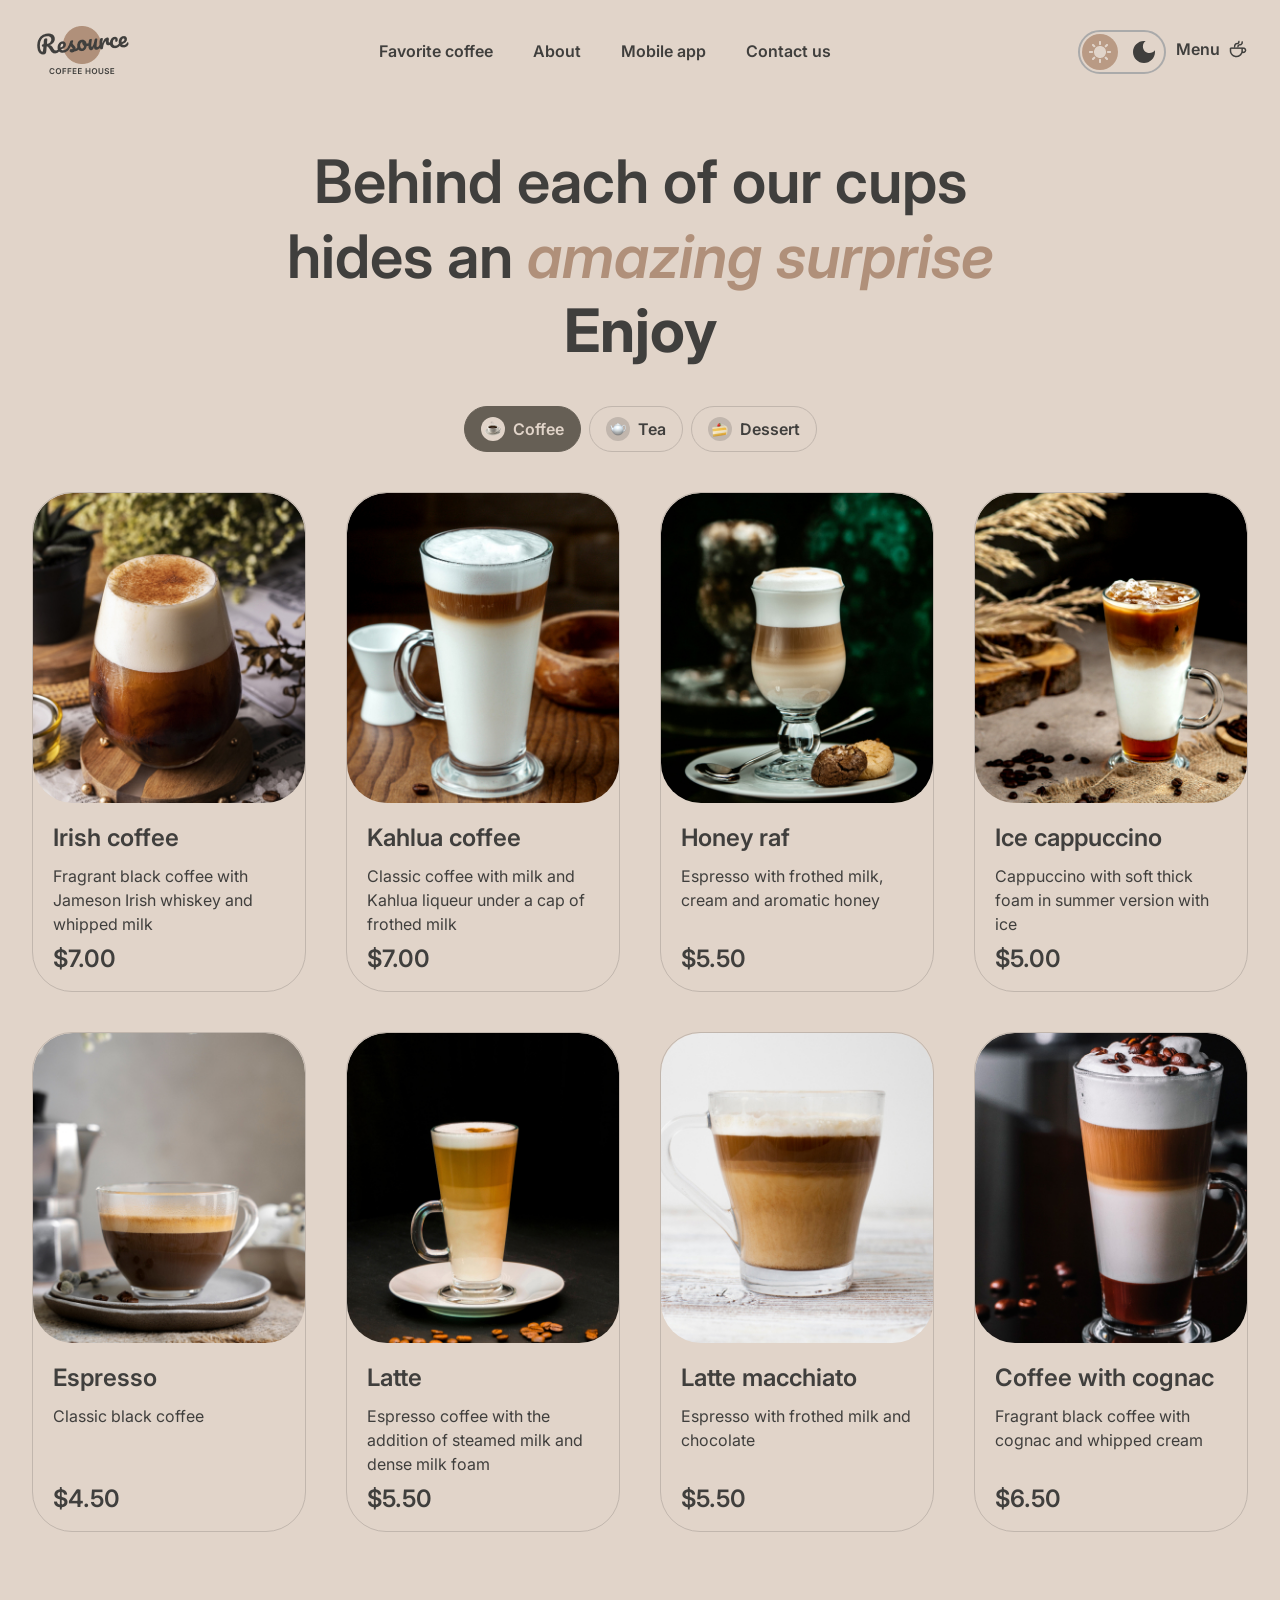
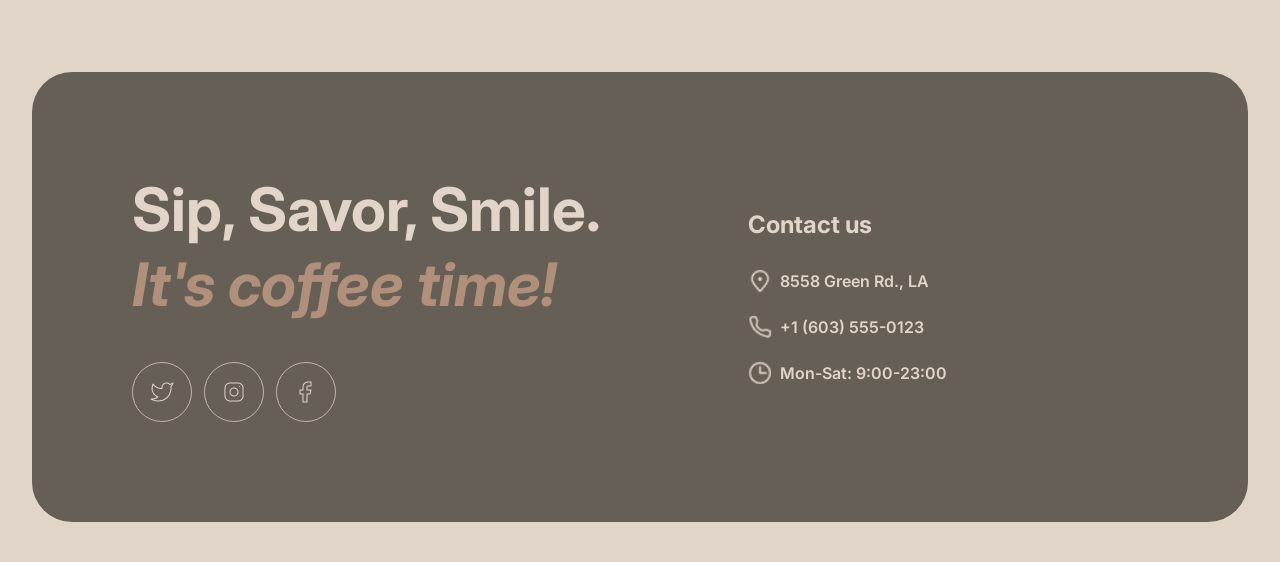
==== menu.html @ 6b82bc7a "fix: fix alts and styles" ====
<!DOCTYPE html>
<html lang="en">
<head>
    <meta charset="UTF-8">
    <meta name="viewport" content="width=device-width, initial-scale=1.0">
    <link rel="shortcut icon" href="./images/cup.png" type="image/x-icon">
    <link rel="stylesheet" href="./styles/style.css">
    <title>Menu</title>
</head>
<body>
    <header>
        <div class="container">
            <nav>
                <a href="./index.html">
                    <div class="logo">
                        <img src="./images/logo.png" alt="logo">
                    </div>
                </a>
                <div class="nav_links">
                    <a href="#">Favorite coffee</a>
                    <a href="#">About</a>
                    <a href="#">Mobile app</a>
                    <a href="#">Contact us</a>
                </div>
                <div class="settings">
                    <div class="theme" id="theme">
                        <div class="hover_circle"></div>
                        <div class="theme_circle"></div>
                        <div class="icons">
                            <div class="icon">
                                <img src="./images/Sun.png" alt="Sun">
                            </div>
                            <div class="icon">
                                <img class="moon" src="./images/Moon.svg" alt="Moon">
                            </div>
                        </div>
                    </div>
                    <div class="menu_cup">
                        <a href="#">Menu</a>
                        <div class="cup">
                            <img src="./images/coffee-cup.png" alt="coffee cup">
                        </div>
                    </div>
                    <div class="burger">
                        <span></span>
                        <span></span>
                    </div>
                </div>
            </nav>
        </div>
    </header>
    <main>
        <div class="container">
            <section class="menu">
                <h1 class="h1_menu">
                    Behind each of our cups
                    hides an <span>amazing surprise</span>
                </h1>
                <h2>Enjoy</h2>
                <div class="menu_categories">
                    <button class="category active">
                        <span class="category_icon"><img src="./images/cup.png" alt="cup"></span>
                        Coffee
                    </button>
                    <button class="category">
                        <span class="category_icon"><img src="./images/teapot.png" alt="teapot"></span>
                        Tea
                    </button>
                    <button class="category">
                        <span class="category_icon"><img src="./images/cake.png" alt="cake"></span>
                        Dessert
                    </button>
                </div>
                <div class="menu_cards">
                    <div class="menu_card">
                        <div class="menu_card_image">
                            <img src="./images/coffee-1.jpg" alt="Irish coffee">
                        </div>
                        <div class="menu_card_content">
                            <h3>Irish coffee</h3>
                            <p>
                                Fragrant black coffee with Jameson Irish whiskey and whipped milk
                            </p>
                            <div class="menu_price">$7.00</div>
                        </div>
                    </div>
                    <div class="menu_card">
                        <div class="menu_card_image">
                            <img src="./images/coffee-2.jpg" alt="Kahlua coffee">
                        </div>
                        <div class="menu_card_content">
                            <h3>Kahlua coffee</h3>
                            <p>
                                Classic coffee with milk and Kahlua liqueur under a cap of frothed milk
                            </p>
                            <div class="menu_price">$7.00</div>
                        </div>
                    </div>
                    <div class="menu_card">
                        <div class="menu_card_image">
                            <img src="./images/coffee-3.jpg" alt="Honey raf">
                        </div>
                        <div class="menu_card_content">
                            <h3>Honey raf</h3>
                            <p>
                                Espresso with frothed milk, cream and aromatic honey
                            </p>
                            <div class="menu_price">$5.50</div>
                        </div>
                    </div>
                    <div class="menu_card">
                        <div class="menu_card_image">
                            <img src="./images/coffee-4.jpg" alt="Ice cappuccino">
                        </div>
                        <div class="menu_card_content">
                            <h3>Ice cappuccino</h3>
                            <p>
                                Cappuccino with soft thick foam in summer version with ice
                            </p>
                            <div class="menu_price">$5.00</div>
                        </div>
                    </div>
                    <div class="menu_card">
                        <div class="menu_card_image">
                            <img src="./images/coffee-5.jpg" alt="Espresso">
                        </div>
                        <div class="menu_card_content">
                            <h3>Espresso</h3>
                            <p>
                                Classic black coffee
                            </p>
                            <div class="menu_price">$4.50</div>
                        </div>
                    </div>
                    <div class="menu_card">
                        <div class="menu_card_image">
                            <img src="./images/coffee-6.jpg" alt="Latte">
                        </div>
                        <div class="menu_card_content">
                            <h3>Latte</h3>
                            <p>
                                Espresso coffee with the addition of steamed milk and dense milk foam
                            </p>
                            <div class="menu_price">$5.50</div>
                        </div>
                    </div>
                    <div class="menu_card">
                        <div class="menu_card_image">
                            <img src="./images/coffee-7.jpg" alt="Latte macchiato">
                        </div>
                        <div class="menu_card_content">
                            <h3>Latte macchiato</h3>
                            <p>
                                Espresso with frothed milk and chocolate
                            </p>
                            <div class="menu_price">$5.50</div>
                        </div>
                    </div>
                    <div class="menu_card">
                        <div class="menu_card_image">
                            <img src="./images/coffee-8.jpg" alt="Coffee with cognac">
                        </div>
                        <div class="menu_card_content">
                            <h3>Coffee with cognac</h3>
                            <p>
                                Fragrant black coffee with cognac and whipped cream
                            </p>
                            <div class="menu_price">$6.50</div>
                        </div>
                    </div>
                    <div class="show_more_flex">
                        <div class="show_more"></div>
                    </div>
                </div>
            </section>
        </div>
    </main>
    <footer>
        <div class="container">
            <div class="footer">
                <div class="footer_left">
                    <h2>
                        Sip, Savor, Smile.<br>
                        <span>It's coffee time!</span>
                    </h2>
                    <div class="socials">
                        <a href="#">
                            <img src="./images/twitter.png" alt="Twitter">
                        </a>
                        <a href="#">
                            <img src="./images/instagram.png" alt="Instagram">
                        </a>
                        <a href="#">
                            <img src="./images/facebook.png" alt="Facebook">
                        </a>
                    </div>
                </div>
                <div class="footer_contact">
                    <h3>Contact us</h3>
                    <a href="#">
                        <img src="./images/pin-alt.png" alt="pin-alt">
                        8558 Green Rd., LA
                    </a>
                    <a href="#">
                        <img src="./images/phone.png" alt="phone">
                        +1 (603) 555-0123
                    </a>
                    <p>
                        <img src="./images/clock.png" alt="clock">
                        Mon-Sat: 9:00-23:00
                    </p>
                </div>
            </div>
        </div>
    </footer>
    <script src="./scripts/script.js"></script>
</body>
</html>
---- styles/style.css ----
@import url('https://fonts.googleapis.com/css2?family=Inter:ital,opsz,wght@0,14..32,100..900;1,14..32,100..900&display=swap');

*{
    box-sizing: border-box;
    margin: 0;
    padding: 0;
    font-family: "Inter", sans-serif;
}

html {
    scroll-behavior: smooth;
}

body{
    background: #E1D4C9;
}

.container{
    max-width: 1360px;
    width: 95%;
    margin: 0 auto;
}

header{
    margin-top: 20px;
}

nav{
    display: flex;
    justify-content: space-between;
    align-items: center;
}

.nav_links{
    display: flex;
    gap: 40px;
}

.nav_links a{
    border-bottom: 2px solid transparent;
    transition: .1s;
}

.nav_links a:hover{
    border-bottom: 2px solid #403F3D;
}

a{
    color: #403F3D;
    font-weight: 600;
    text-decoration: none;
}

.menu_cup{
    display: flex;
    gap: 8px;
    border-bottom: 2px solid transparent;
    transition: .1s;
}

.menu_cup:hover{
    border-bottom: 2px solid #403F3D;
}

.settings{
    display: flex;
    gap: 10px;
    align-items: center;
}

.theme {
    position: relative;
    width: 88px;
    height: 44px;
    border: 2px solid #aaa;
    border-radius: 22px;
    cursor: pointer;
    overflow: hidden;
}

.theme input {
    display: none;
}

.theme_circle {
    position: absolute;
    width: 36px;
    height: 36px;
    top: 2px;
    left: 2px;
    border-radius: 50%;
    background: #b99a84;

    transition: 0.25s ease-in-out;
}

.hover_circle {
    position: absolute;
    width: 36px;
    height: 36px;
    top: 2px;
    left: 45px;
    border-radius: 50%;
    background: #665F55;
    opacity: 0;

    transition: 0.25s ease-in-out;
}

.theme:hover .hover_circle{
    opacity: 1;
}

.theme:hover .icons .icon:nth-child(2) img{
    filter: brightness(0) saturate(100%) invert(84%) sepia(8%) saturate(350%) hue-rotate(345deg) brightness(94%) contrast(88%);
}

.icons {
    position: relative;
    z-index: 1;
    width: 100%;
    height: 100%;
    display: flex;
    align-items: center;
    justify-content: space-between;
    padding: 0 8px;
    box-sizing: border-box;
    pointer-events: none;
}

.icon{
    display: flex;
    align-items: center;
    justify-content: center;
}


.icons img {
    width: 22px;
    height: 22px;
    object-fit: contain;
}

.icon:nth-child(1) img{
    margin-left: 1px;
}

.icon:nth-child(2) img{
    margin-right: 1px;
}

main{
    margin-top: 20px;
}

.intro{
    background: url("../images/img-hero.jpg");
    padding: 100px;
    border-radius: 40px;

}

h1{
    font-size: 72px;
    font-weight: 600;
    color: #E1D4C9;
    width: 530px;
}

.intro p{
    width: 530px;
    margin: 40px 0;
    color: #E1D4C9;
}

.intro a {
    width: 190px;
    height: 60px;
    display: flex;
    align-items: center;
    justify-content: center;
    gap: 0;
    background: #E1D4C9;
    border-radius: 100px;
    transition: gap .2s ease;
}

.intro a .icon {
    display: flex;
    align-items: center;
    max-width: 0;
    opacity: 0;
    overflow: hidden;
    transition:
        max-width .2s ease,
        opacity .2s ease;
}

.intro a .icon img {
    display: block;
    width: 16px;
    height: 16px;
    flex-shrink: 0;
}

.intro a:hover {
    gap: 8px;
}

.intro a:hover .icon {
    max-width: 16px;
    opacity: 1;
}

h1 span{
    font-style: italic;
    color: #B0907A;
}

.favourite_coffee{
    margin-top: 100px;
}

h2{
    font-size: 60px;
    color: #403F3D;
    text-align: center;
}

h2 span{
    font-style: italic;
    color: #B0907A;
}

.swap_block{
    display: flex;
    align-items: center;
    justify-content: space-between;
}

.coffee{
    max-width: 480px;
    display: flex;
    flex-direction: column;
    gap: 16px;
}

.coffee h3{
    color: #403F3D;
    text-align: center;
    font-weight: 600;
}

.coffee p{
    color: #403F3D;
    text-align: center;
    font-size: 16px;
}

.price{
    font-size: 24px;
    font-weight: 600;
}

.slide_indicator{
    display: flex;
    justify-content: center;
    gap: 12px;
}

.indicator{
    width: 40px;
    height: 4px;
    border-radius: 3px;
    background: #C1B6AD;
}

.indicator.active{
    background: #665F55;
}

.swap_prewious{
    transform: rotate(180deg);
}

.swap{
    display: flex;
    justify-content: center;
    align-items: center;
    border-radius: 50%;
    border: #665F55 1px solid;
    height: 60px;
    width: 60px;
    transition: .1s;
}

.swap:hover{
    background: #665F55;
    
}

.swap:hover img{
    filter: brightness(0) invert(1);
}

.collage{
    margin-top: 100px;
}

.collage h2{
    text-align: left;
    line-height: 125%;
}

.collage_images{
    display: flex;
    gap: 40px;
    width: 100%;
    margin-top: 40px;
}

.collage_images_part{
    display: flex;
    flex-direction: column;
    gap: 40px;
    width: 50%;
}

.collage_images_part:nth-child(1) .collage_image{
    width: 100%;
    max-width: 660px;
    max-height: 590px;
}

.collage_images_part:nth-child(1) .collage_image:nth-child(2){
    height: 430px;
}

.collage_images_part:nth-child(2) .collage_image{
    width: 100%;
    max-width: 660px;
    max-height: 590px;
}

.collage_images_part:nth-child(2) .collage_image:nth-child(1){
    height: 430px;
}

.collage_image{
    border-radius: 20px;
    overflow: hidden;
}

.collage_image:hover img{
    transform: scale(1);
}

.collage_image img{
    width: 100%;
    height: 100%;
    object-fit: cover;
    object-position: center;
    transition: .1s ease;
    transform: scale(1.1);
}

.download {
    margin-top: 100px;
    display: flex;
    justify-content: space-between;
    align-items: center;
    padding: 0 60px;
}

.download_text {
    max-width: 630px;
}

.download h2 {
    text-align: left;
    font-size: 60px;
    line-height: 125%;
}

.download h2 span {
    color: #B0907A;
    font-style: italic;
}

.download_text p {
    max-width: 600px;
    margin: 40px 0;
    color: #403F3D;
    line-height: 150%;
}

.download_buttons {
    display: flex;
    gap: 20px;
}

.download_button {
    width: 200px;
    height: 64px;
    display: flex;
    align-items: center;
    justify-content: center;
    gap: 8px;
    border: 1px solid #665F55;
    border-radius: 100px;
    transition: .2s;
}

.download_button:nth-child(1) img {
    width: 25px;
    height: 28px;
}

.download_button img {
    width: 28px;
    height: 28px;
}

.download_button span {
    display: flex;
    flex-direction: column;
    color: #403F3D;
    font-size: 16px;
    font-weight: 600;
}

.download_button small {
    font-size: 10px;
    font-weight: 400;
}

.download_button:hover {
    background: #665F55;
}

.download_button:hover span {
    color: #E1D4C9;
}

.download_button:hover img {
    filter: brightness(0) invert(1);
}

.download_image {
    width: 630px;
}

.download_image img {
    width: 100%;
    display: block;
}

footer {
    margin-top: 100px;
    padding-bottom: 40px;
}

.footer {
    min-height: 450px;

    padding: 100px;

    display: flex;
    justify-content: space-between;
    align-items: center;

    background: #665F55;
    border-radius: 40px;
}

.footer_left h2 {
    color: #E1D4C9;

    font-size: 60px;
    line-height: 125%;

    text-align: left;
}

.footer_left h2 span {
    color: #B0907A;
    font-style: italic;
}

.socials {
    display: flex;
    gap: 12px;

    margin-top: 40px;
}

.socials a {
    width: 60px;
    height: 60px;

    display: flex;
    align-items: center;
    justify-content: center;

    border: 1px solid #C1B6AD;
    border-radius: 50%;

    transition: .2s;
}

.socials img {
    width: 24px;
    height: 24px;
}

.socials a:hover {
    background: #E1D4C9;
}

.socials a:hover img {
    filter: brightness(0) saturate(100%);
}

.footer_contact {
    display: flex;
    flex-direction: column;
    gap: 20px;
    min-width: 400px;
}

.footer_contact h3 {
    margin-bottom: 10px;
    color: #E1D4C9;
    font-size: 24px;
}

.footer_contact a,
.footer_contact p {
    display: flex;
    align-items: center;
    gap: 8px;
    width: max-content;
    color: #E1D4C9;
    font-size: 16px;
    font-weight: 600;
}

.footer_contact a {
    border-bottom: 2px solid transparent;
    transition: .2s;
}

.footer_contact a:hover {
    border-bottom: 2px solid #E1D4C9;
}

.footer_contact img {
    width: 24px;
    height: 24px;
}

.menu {
    margin-top: 60px;
}

.menu h1 {
    width: 800px;
    margin: 0 auto;
    color: #403F3D;
    text-align: center;
    font-size: 60px;
    line-height: 125%;
}

.menu h1 span {
    color: #B0907A;
    font-style: italic;
}

.menu_categories {
    display: flex;
    justify-content: center;
    gap: 8px;
    margin-top: 40px;
}

.show_more{
    display: none;
    width: 20px;
    height: 20px;
    border-bottom: #B0907A 1px solid;
    border-right: #B0907A 1px solid;
    transform: rotate(45deg);
}

.show_more_flex{
    width: 100%;
    display: flex;
    justify-content: center;
}

.category {
    height: 46px;
    display: flex;
    align-items: center;
    gap: 8px;
    padding: 0 16px;
    border: 1px solid #C1B6AD;
    border-radius: 100px;
    background: transparent;
    color: #403F3D;
    font-family: "Inter", sans-serif;
    font-size: 16px;
    font-weight: 600;
    cursor: pointer;
    transition: .2s;
}

.category_icon {
    width: 24px;
    height: 24px;
    display: flex;
    align-items: center;
    justify-content: center;
    border-radius: 50%;
    background: #C1B6AD;
    font-size: 14px;
}

.category:hover,
.category.active {
    background: #665F55;
    border-color: #665F55;
    color: #E1D4C9;
}

.category.active .category_icon,
.category:hover .category_icon {
    background: #E1D4C9;
}

.menu_cards {
    display: grid;
    grid-template-columns: repeat(4, 1fr);
    gap: 40px;
    margin-top: 40px;
}

.menu_card {
    height: 500px;
    border: 1px solid #C1B6AD;
    border-radius: 40px;
    overflow: hidden;
    cursor: pointer;
    transition: .2s;
}

.menu_card_image {
    width: 100%;
    height: 310px;
    overflow: hidden;
    border-radius: 40px;
}

.menu_card_image img {
    width: 100%;
    height: 100%;
    display: block;
    object-fit: cover;
    object-position: center;
    transform: scale(1.05);
    transition: .2s;
}

.menu_card:hover .menu_card_image img {
    transform: scale(1);
}


.menu_card_content {
    height: 190px;
    padding: 20px 20px 20px;
    display: flex;
    flex-direction: column;
}

.menu_card_content h3 {
    color: #403F3D;
    font-size: 24px;
    font-weight: 600;
}

.menu_card_content p {
    margin-top: 12px;
    color: #403F3D;
    font-size: 16px;
    line-height: 150%;
}

.menu_price {
    margin-top: auto;

    color: #403F3D;

    font-size: 24px;
    font-weight: 600;
}

.burger {
    display: none;
}

/* dark theme*/

body.dark {
    background: #292826;
}

body.dark .cup img{
    filter: brightness(0) saturate(100%)
            invert(84%) sepia(8%)
            saturate(350%) hue-rotate(345deg)
            brightness(94%) contrast(88%);
}

body.dark a {
    color: #E1D4C9;
}

body.dark .nav_links a:hover {
    border-bottom-color: #E1D4C9;
}

body.dark .menu_cup:hover {
    border-bottom-color: #E1D4C9;
}

body.dark .theme_circle {
    left: 45px;
}

body.dark .theme:hover .hover_circle {
    opacity: 0;
}

body.dark .theme .icon:nth-child(2) img {
    filter: brightness(0) saturate(100%)
            invert(84%) sepia(8%)
            saturate(350%) hue-rotate(345deg)
            brightness(94%) contrast(88%);
}

body.dark .burger {
    border-color: #665F55;
}

body.dark .burger span {
    background: #E1D4C9;
}

body.dark .intro a {
    background: #292826;
}

body.dark .intro a .icon img {
    filter: brightness(0) invert(1);
}

body.dark h2 {
    color: #E1D4C9;
}

body.dark h3 {
    color: #E1D4C9;
}

body.dark p {
    color: #E1D4C9;
}

body.dark .coffee h3 {
    color: #E1D4C9;
}

body.dark .coffee p {
    color: #E1D4C9;
}

body.dark .indicator {
    background: #665F55;
}

body.dark .indicator.active {
    background: #C1B6AD;
}

body.dark .swap {
    border-color: #C1B6AD;
}

body.dark .swap img {
    filter: brightness(0) invert(1);
}

body.dark .swap:hover {
    background: #665F55;
}

body.dark .swap:hover img {
    filter: brightness(0) invert(1);
}

body.dark .download_text p {
    color: #E1D4C9;
}

body.dark .download_button {
    border-color: #C1B6AD;
}

body.dark .download_button span {
    color: #E1D4C9;
}

body.dark .download_button img {
    filter: brightness(0) invert(1);
}

body.dark .download_button:hover {
    background: #665F55;
}

body.dark .download_button:hover span {
    color: #E1D4C9;
}

body.dark .download_button:hover img {
    filter: brightness(0) invert(1);
}

body.dark .footer {
    background: #403F3D;
}

body.dark .footer_left h2 {
    color: #E1D4C9;
}

body.dark .footer_left h2 span {
    color: #B0907A;
}

body.dark .footer_contact h3 {
    color: #E1D4C9;
}

body.dark .footer_contact a,
body.dark .footer_contact p {
    color: #E1D4C9;
}

body.dark .footer_contact a:hover {
    border-bottom-color: #E1D4C9;
}

body.dark .socials a {
    border-color: #665F55;
}

body.dark .socials a:hover {
    background: #E1D4C9;
}

body.dark .socials a:hover img {
    filter: brightness(0) saturate(100%);
}

body.dark .menu h1 {
    color: #E1D4C9;
}

body.dark .menu h1 span {
    color: #B0907A;
}

body.dark .category {
    background: transparent;
    border-color: #665F55;
    color: #E1D4C9;
}

body.dark .category_icon {
    background: #403F3D;
}

body.dark .category:hover,
body.dark .category.active {
    background: #665F55;
    border-color: #665F55;
    color: #E1D4C9;
}

body.dark .category.active .category_icon,
body.dark .category:hover .category_icon {
    background: #E1D4C9;
}

body.dark .menu_card {
    background: #292826;
    border-color: #665F55;
}

body.dark .menu_card_content h3 {
    color: #E1D4C9;
}

body.dark .menu_card_content p {
    color: #E1D4C9;
}

body.dark .menu_price {
    color: #E1D4C9;
}

@media (max-width: 1200px) {
      .menu_cards {
        grid-template-columns: repeat(2, 1fr);
        gap: 20px;
        margin-top: 40px;
    }

    .footer {
        min-height: auto;
        padding: 60px;
        display: flex;
        flex-direction: column;
        align-items: flex-start;
        gap: 80px;
        border-radius: 40px;
    }
}

@media (max-width: 768px) {
    .container {
        width: calc(100% - 80px);
    }

    header {
        margin-top: 20px;
    }

    .nav_links,
    .menu_cup {
        display: none;
    }

    .burger {
        width: 44px;
        height: 44px;
        display: flex;
        flex-direction: column;
        justify-content: center;
        align-items: center;
        gap: 5px;
        border: 1px solid #665F55;
        border-radius: 50%;
        cursor: pointer;
    }

    .burger span {
        width: 16px;
        height: 1px;
        background: #403F3D;
    }

    .settings {
        gap: 8px;
    }

    .intro {
        padding: 60px;
        background-position: center;
        background-size: cover;
        border-radius: 40px;
    }

    h1 {
        width: auto;
        font-size: 42px;
        line-height: 115%;
    }

    .intro p {
        width: auto;
        margin: 40px 0;
        line-height: 150%;
    }

    .favourite_coffee {
        margin-top: 80px;
    }

    h2 {
        font-size: 32px;
        line-height: 125%;
    }

    .swap_block {
        margin-top: 40px;
    }

    .coffee {
        max-width: 480px;
    }

    .coffee .img img {
        max-width: 100%;
    }

    .swap {
        width: 60px;
        height: 60px;
        flex-shrink: 0;
    }

    .collage {
        margin-top: 80px;
    }

    .collage h2 {
        line-height: 125%;
        font-size: 60px;
    }

    .collage_images {
        margin-top: 40px;
        display: flex;
        flex-direction: column;
        gap: 40px;
    }

    .collage_images_part {
        width: 100%;
        gap: 40px;
    }

    .collage_images_part:nth-child(1) .collage_image,
    .collage_images_part:nth-child(2) .collage_image {
        width: 100%;
        height: 590px;
    }

    .collage_images_part:nth-child(1) .collage_image:nth-child(2),
    .collage_images_part:nth-child(2) .collage_image:nth-child(1) {
        height: 430px;
    }

    .collage_images_part:nth-child(1) .collage_image:nth-child(2){
        display: none;
    }

    .collage_images_part:nth-child(2) .collage_image:nth-child(1){
        display: none;
    }

    .download {
        margin-top: 80px;
        padding: 0;
        display: flex;
        flex-direction: column;
        align-items: flex-start;
    }

    .download_text {
        max-width: none;
    }

    .download h2 {
        font-size: 32px;
        line-height: 125%;
    }

    .download_text p {
        margin: 40px 0;
    }

    .download_text h2{
        font-size: 60px;
    }

    .download_buttons {
        gap: 20px;
    }

    .download_button {
        width: 200px;
    }

    .download_image {
        width: 100%;
        margin-top: 40px;
    }


    footer {
        margin-top: 80px;
        padding-bottom: 40px;
    }

    .footer_left h2 {
        font-size: 60px;
        line-height: 125%;
    }

    .socials {
        margin-top: 40px;
    }

    .socials a {
        width: 50px;
        height: 50px;
    }

    .footer_contact {
        min-width: 0;
        gap: 20px;
    }

    .footer_contact h3 {
        font-size: 24px;
    }

    .menu {
        margin-top: 60px;
    }

    .menu h1 {
        width: auto;
        font-size: 42px;
        line-height: 115%;
    }

    .menu_categories {
        margin-top: 40px;
    }

    .menu_card {
        height: 500px;
    }

    .menu_card:nth-child(5), .menu_card:nth-child(6), .menu_card:nth-child(7), .menu_card:nth-child(8) {
       display: none;
    }

    .show_more{
        display: block;
    }

    .menu_card_image {
        height: 310px;
    }

    .menu_card_content {
        padding: 20px;
    }

    .menu_card_content h3 {
        font-size: 24px;
    }

    .menu_card_content p {
        font-size: 16px;
    }

    .menu_price {
        font-size: 24px;
    }
}

@media (max-width: 600px) {
    .menu_cards {
        grid-template-columns: 1fr;
        gap: 20px;
        margin-top: 32px;
    }

    .favourite_coffee h2,
    .collage h2,
    .download h2,
    .footer_left h2 {
        font-size: 32px;
        font-weight: 600;
        line-height: 125%;
    }
}


@media (max-width: 380px) {
    .container {
        width: calc(100% - 32px);
    }

    header {
        margin-top: 12px;
    }

    .settings {
        gap: 8px;
    }

    .theme {
        width: 88px;
        height: 44px;
    }

    .burger {
        width: 44px;
        height: 44px;
    }

    .intro h1,
    .menu h1 {
        font-size: 42px;
        font-weight: 600;
        line-height: 115%;
    }

    .intro {
        padding: 60px 16px;
        border-radius: 20px;
    }

    .intro p {
        width: auto;
        margin: 32px 0;
        font-size: 16px;
        line-height: 150%;
    }

    .favourite_coffee {
        margin-top: 60px;
    }

    .swap{
        display: none;
    }

    .swap_block {
        width: 100%;
        justify-content: center;
    }

    .coffee .img img {
        width: 100%;
    }

    .coffee h3 {
        font-size: 24px;
    }

    .coffee p {
        font-size: 16px;
        line-height: 150%;
    }

    .price {
        font-size: 24px !important;
    }

    .swap {
        width: 32px;
        height: 32px;
    }

    .collage {
        margin-top: 60px;
    }

    .collage_images {
        margin-top: 32px;
        flex-direction: column;
        gap: 20px;
    }

    .collage_images_part {
        width: 100%;
        gap: 20px;
    }

    .collage_images_part:nth-child(1) .collage_image,
    .collage_images_part:nth-child(2) .collage_image {
        width: 100%;
        height: 590px;

        aspect-ratio: 1 / 1;
    }

    .collage_images_part:nth-child(1) .collage_image:nth-child(2),
    .collage_images_part:nth-child(2) .collage_image:nth-child(1) {
        display: none;
    }

    .download {
        margin-top: 60px;
        padding: 0;
        flex-direction: column;
        align-items: flex-start;
    }

    .download_text {
        max-width: none;
        width: 100%
    }

    .download_text h2{
        width: 100%;
    }

    .download_text p {
        margin: 32px 0;
        font-size: 16px;
        line-height: 150%;
    }

    .download_buttons {
        flex-direction: column;
        gap: 12px;
    }

    .download_button {
        width: 200px;
        height: 64px;
    }

    .download_image {
        width: 100%;
        margin-top: 40px;
    }

    footer {
        margin-top: 60px;
        padding-bottom: 20px;
    }

    .footer {
        min-height: 0;
        padding: 40px 20px;
        flex-direction: column;
        align-items: flex-start;
        gap: 60px;
        border-radius: 20px;
    }

    .socials {
        margin-top: 32px;
    }

    .socials a {
        width: 50px;
        height: 50px;
    }

    .footer_contact {
        min-width: 0;
        gap: 16px;
    }

    .footer_contact h3 {
        font-size: 24px;
    }

    .menu {
        margin-top: 40px;
    }

    .menu h1 {
        width: auto;
        font-size: 32px;
        line-height: 115%;
    }

    .menu h2{
        font-size: 24px;
    }

    .menu_categories {
        margin-top: 32px;
    }

    .category {
        height: 40px;
        padding: 0 12px;
        font-size: 14px;
    }

    .category_icon {
        width: 20px;
        height: 20px;
        font-size: 12px;
    }

    .menu_card {
        height: 500px;
    }

    .menu_card_image {
        height: 310px;
    }

}
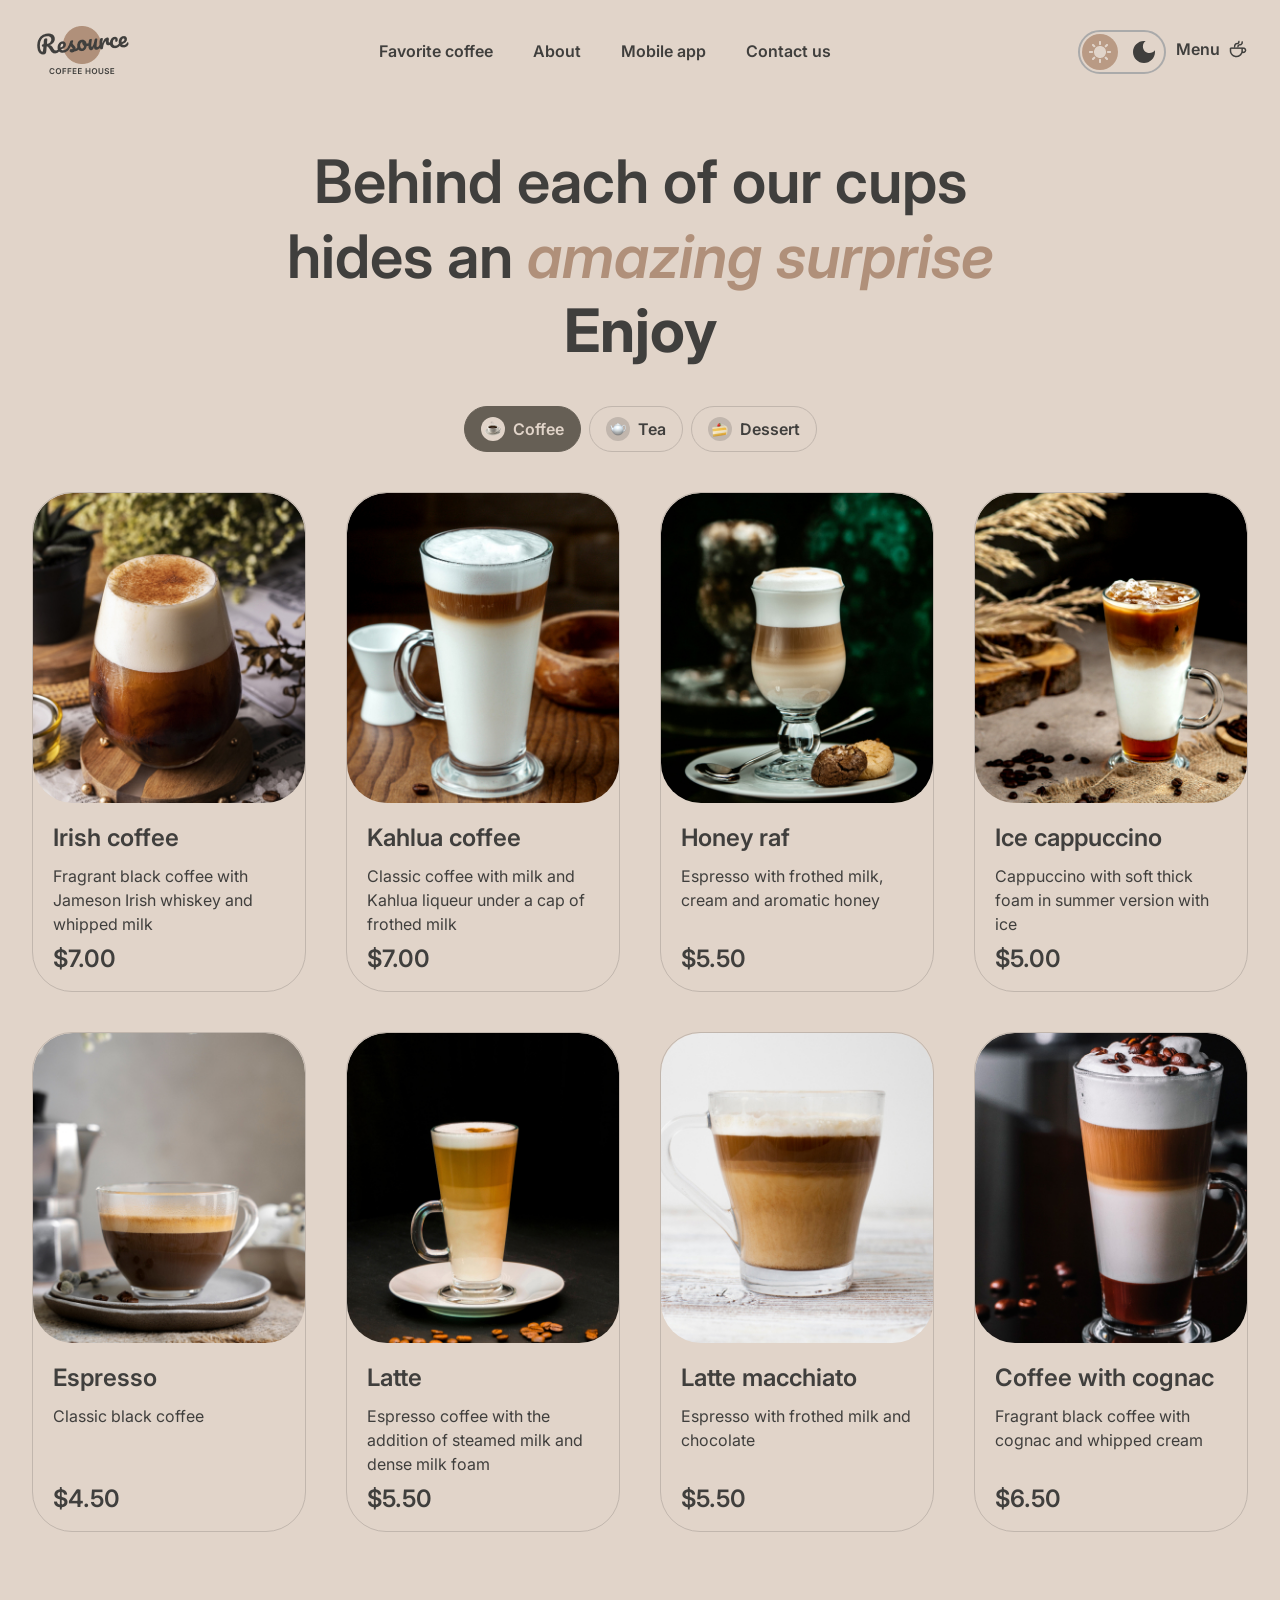
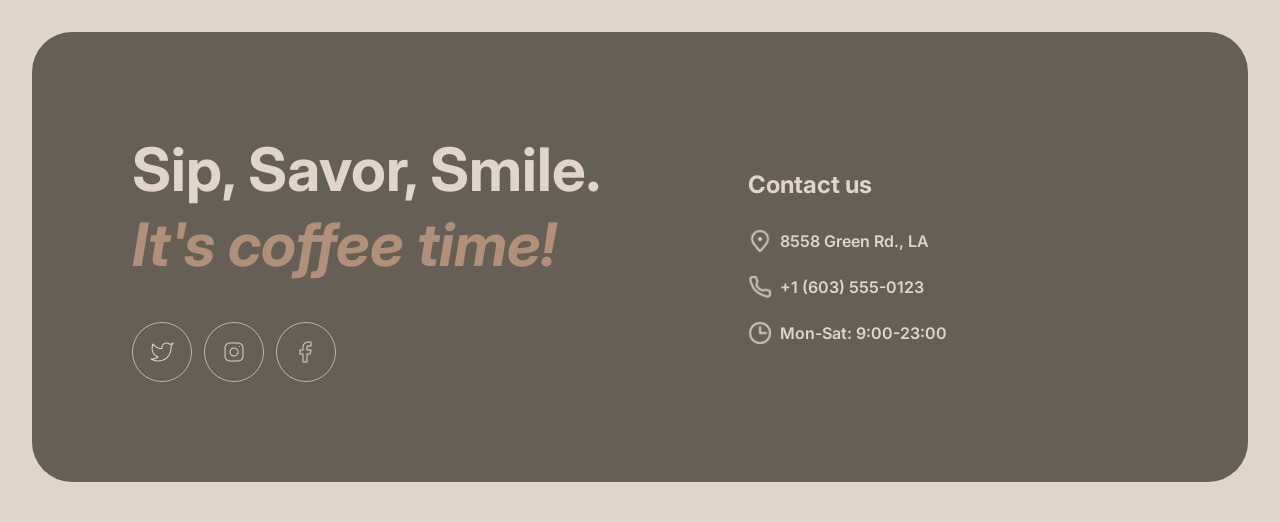
==== commit 9396674b: "fix: change button show-more" ====
--- a/menu.html
+++ b/menu.html
@@ -17,10 +17,10 @@
                     </div>
                 </a>
                 <div class="nav_links">
-                    <a href="#">Favorite coffee</a>
-                    <a href="#">About</a>
-                    <a href="#">Mobile app</a>
-                    <a href="#">Contact us</a>
+                    <a href="./index.html#favourite">Favorite coffee</a>
+                    <a href="./index.html#about">About</a>
+                    <a href="./index.html#mobile">Mobile app</a>
+                    <a href="./index.html#contact">Contact us</a>
                 </div>
                 <div class="settings">
                     <div class="theme" id="theme">
@@ -169,7 +169,7 @@
                         </div>
                     </div>
                     <div class="show_more_flex">
-                        <div class="show_more"></div>
+                        <button type="button"><div class="show_more">Показать еще</div></button>
                     </div>
                 </div>
             </section>
@@ -197,11 +197,11 @@
                 </div>
                 <div class="footer_contact">
                     <h3>Contact us</h3>
-                    <a href="#">
+                    <a href="https://www.google.com/maps?q" target="_blank">
                         <img src="./images/pin-alt.png" alt="pin-alt">
                         8558 Green Rd., LA
                     </a>
-                    <a href="#">
+                    <a href="tel:+16035550123">
                         <img src="./images/phone.png" alt="phone">
                         +1 (603) 555-0123
                     </a>
--- a/styles/style.css
+++ b/styles/style.css
@@ -396,6 +396,7 @@
 
 .download_buttons {
     display: flex;
+    flex-wrap: wrap;
     gap: 20px;
 }
 
@@ -564,7 +565,8 @@
 }
 
 .menu h1 {
-    width: 800px;
+    width: 100%;
+    max-width: 800px;
     margin: 0 auto;
     color: #403F3D;
     text-align: center;
@@ -585,18 +587,22 @@
 }
 
 .show_more{
+    color: #403F3D;
+}
+
+body.dark .show_more{
+    color: #E1D4C9;
+}
+
+.show_more_flex{
     display: none;
-    width: 20px;
-    height: 20px;
-    border-bottom: #B0907A 1px solid;
-    border-right: #B0907A 1px solid;
-    transform: rotate(45deg);
-}
-
-.show_more_flex{
     width: 100%;
-    display: flex;
     justify-content: center;
+}
+
+.show_more_flex button{
+    border: none;
+    background: transparent;
 }
 
 .category {
@@ -1192,10 +1198,21 @@
         font-weight: 600;
         line-height: 125%;
     }
-}
-
-
-@media (max-width: 380px) {
+
+    .show_more_flex{
+        display: flex;
+    }
+
+    .show_more{
+        transition: .1s;
+    }
+
+    .show_more:hover{
+        transform: scale(1.1);
+    }
+}
+
+@media (max-width: 460px){
     .container {
         width: calc(100% - 32px);
     }
@@ -1241,35 +1258,8 @@
         margin-top: 60px;
     }
 
-    .swap{
-        display: none;
-    }
-
-    .swap_block {
-        width: 100%;
-        justify-content: center;
-    }
-
-    .coffee .img img {
-        width: 100%;
-    }
-
-    .coffee h3 {
-        font-size: 24px;
-    }
-
-    .coffee p {
-        font-size: 16px;
-        line-height: 150%;
-    }
-
     .price {
         font-size: 24px !important;
-    }
-
-    .swap {
-        width: 32px;
-        height: 32px;
     }
 
     .collage {
@@ -1324,6 +1314,7 @@
 
     .download_buttons {
         flex-direction: column;
+        align-items: center;
         gap: 12px;
     }
 
@@ -1407,4 +1398,25 @@
         height: 310px;
     }
 
-}+    .swap{
+        display: none;
+    }
+
+    .swap_block {
+        width: 100%;
+        justify-content: center;
+    }
+
+    .coffee .img img {
+        width: 100%;
+    }
+
+    .coffee h3 {
+        font-size: 24px;
+    }
+
+    .coffee p {
+        font-size: 16px;
+        line-height: 150%;
+    }
+}
